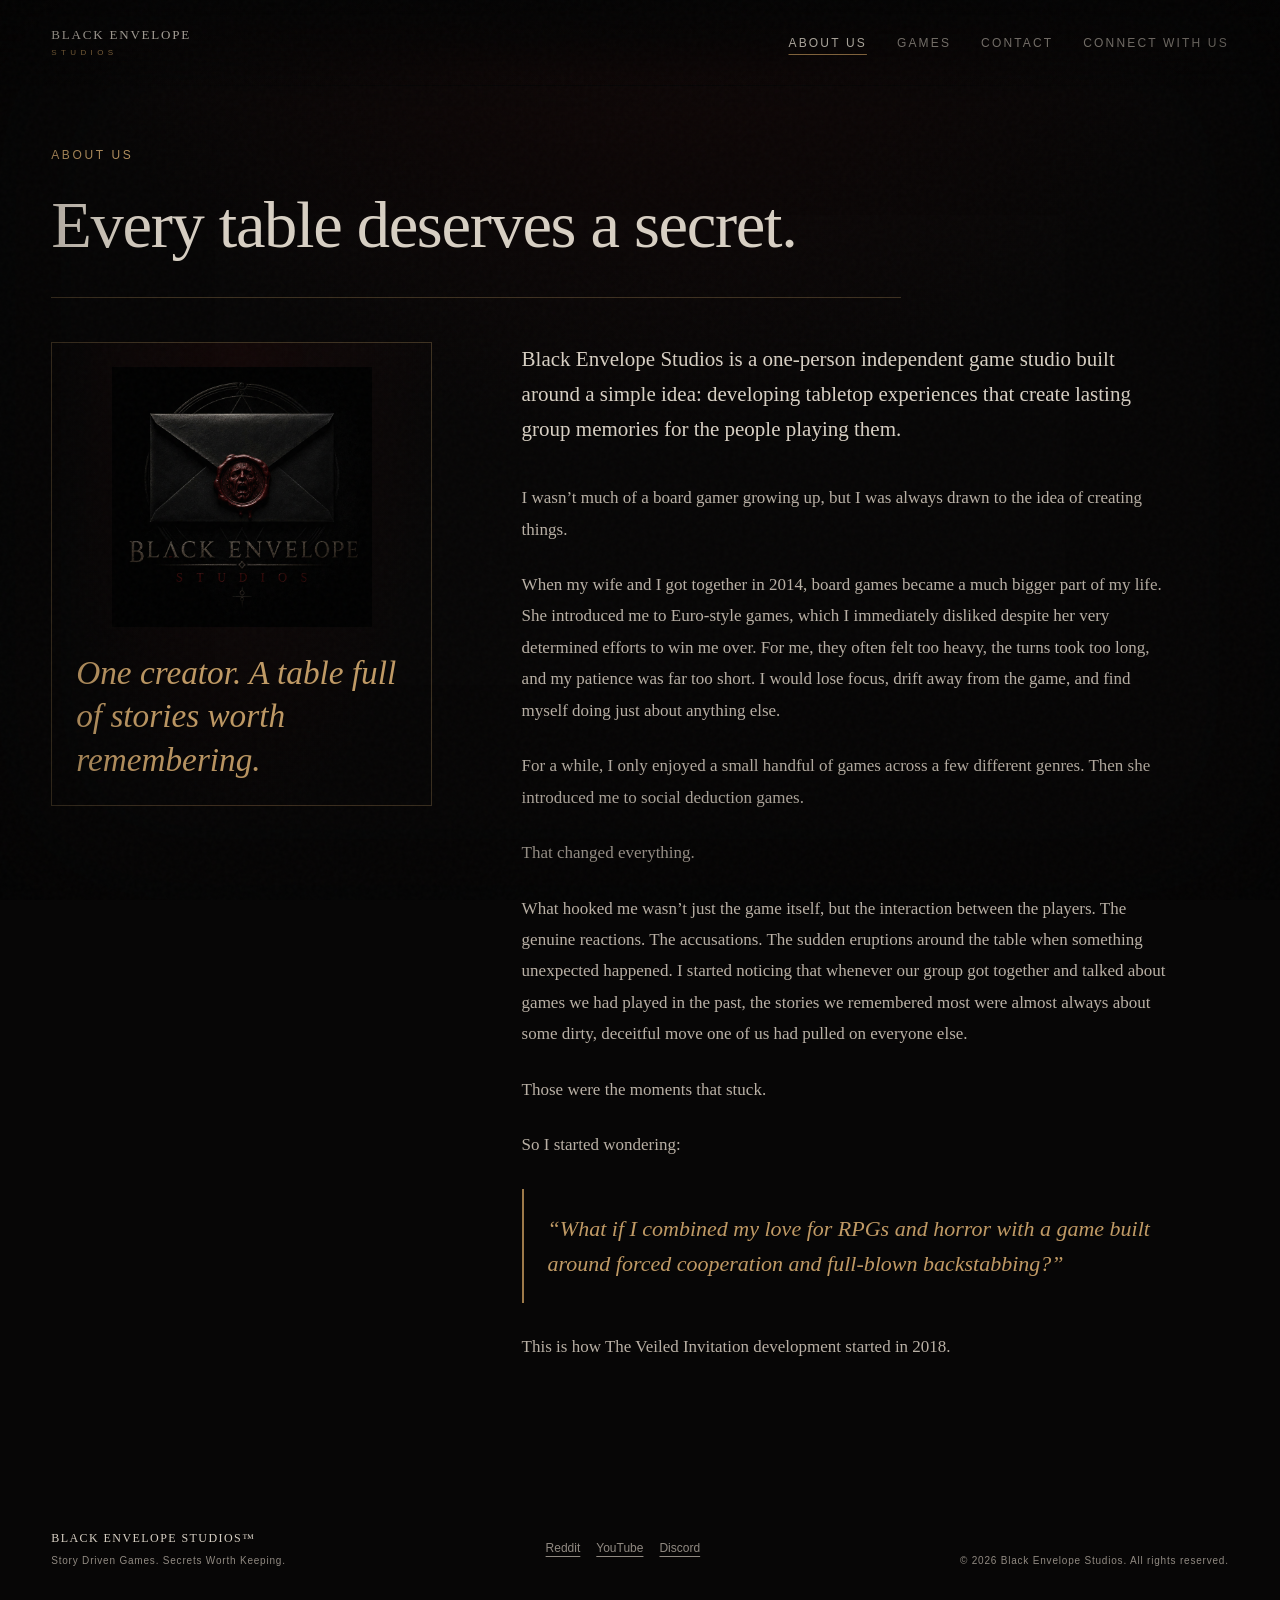
==== about.html @ 933c114b "Expand studio website into dedicated pages and refresh design" ====
<!doctype html>
<html lang="en">
<head>
  <meta charset="utf-8">
  <meta name="viewport" content="width=device-width, initial-scale=1">
  <meta name="theme-color" content="#080707">
  <meta name="description" content="Black Envelope Studios — story-driven tabletop games. Secrets worth keeping.">
  <title>About us | Black Envelope Studios</title>

  <link rel="icon" type="image/png" href="assets/black-envelope-studios-logo.png">
  <link rel="stylesheet" href="styles.css?v=25">
  <script defer src="script.js"></script>
</head>

<body class="page-about">
  <div class="grain" aria-hidden="true"></div>
  <div class="vignette" aria-hidden="true"></div>

  <header class="site-header">
    <a class="wordmark" href="index.html" aria-label="Black Envelope Studios home">
      <span>BLACK ENVELOPE</span>
      <small>STUDIOS</small>
    </a>

    <button class="nav-toggle" aria-label="Open navigation" aria-expanded="false" aria-controls="primary-nav">
      <span></span><span></span>
    </button>

    <nav id="primary-nav" class="site-nav" aria-label="Primary navigation">
      <a href="about.html" aria-current="page">About us</a>
      <a href="games.html">Games</a>
      <a href="contact.html">Contact</a>
      <a href="connect.html">Connect with us</a>
    </nav>
  </header>

  <main id="top" class="inner-page">
    <section class="section section-studio" id="studio">
      <div class="section-heading reveal">
        <h1 class="eyebrow page-title">About us</h1>
        <h2>Every table deserves a secret.</h2>
      </div>

      <div class="studio-grid">
        <aside class="studio-aside reveal"><img class="studio-portrait" src="assets/black-envelope-studios-logo.png" width="400" height="400" alt="" decoding="async"><p class="lead">
          One creator. A table full of stories worth remembering.
        </p></aside>
        <div class="body-copy studio-story reveal">
          <p>
            Black Envelope Studios is a one-person independent game studio built around a simple idea: developing tabletop experiences that create lasting group memories for the people playing them.
          </p>
          <p>
            I wasn’t much of a board gamer growing up, but I was always drawn to the idea of creating things.
          </p>
          <p>
            When my wife and I got together in 2014, board games became a much bigger part of my life. She introduced me to Euro-style games, which I immediately disliked despite her very determined efforts to win me over. For me, they often felt too heavy, the turns took too long, and my patience was far too short. I would lose focus, drift away from the game, and find myself doing just about anything else.
          </p>
          <p>
            For a while, I only enjoyed a small handful of games across a few different genres. Then she introduced me to social deduction games.
          </p>
          <p>
            That changed everything.
          </p>
          <p>
            What hooked me wasn’t just the game itself, but the interaction between the players. The genuine reactions. The accusations. The sudden eruptions around the table when something unexpected happened. I started noticing that whenever our group got together and talked about games we had played in the past, the stories we remembered most were almost always about some dirty, deceitful move one of us had pulled on everyone else.
          </p>
          <p>
            Those were the moments that stuck.
          </p>
          <p>
            So I started wondering:
          </p>
          <p class="studio-question">
            <em>“What if I combined my love for RPGs and horror with a game built around forced cooperation and full-blown backstabbing?”</em>
          </p>
          <p>
            This is how The Veiled Invitation development started in 2018.
          </p>
        </div>
      </div>
    </section>
  </main>
  <footer class="site-footer">
    <div>
      <strong>BLACK ENVELOPE STUDIOS™</strong>
      <span>Story Driven Games. Secrets Worth Keeping.</span>
    </div>
    <nav class="footer-socials" aria-label="Social links">
      <a href="https://www.reddit.com/r/BlackEnvelopeStudios/" target="_blank" rel="noopener noreferrer">Reddit</a>
      <a href="https://www.youtube.com/channel/UCxn5-eGUi9iW_v6ywsx2Kwg/" target="_blank" rel="noopener noreferrer">YouTube</a>
      <a href="https://discord.gg/mf25ccU2Kh" target="_blank" rel="noopener noreferrer">Discord</a>
    </nav>
    <p>© <span id="year"></span> Black Envelope Studios. All rights reserved.</p>
  </footer>
</body>
</html>
---- styles.css ----
/* Black Envelope Studios — static site v1 */

:root {
  --ink: #070606;
  --ink-soft: #0d0b0b;
  --paper: #d8d0c4;
  --paper-dim: #918a82;
  --line: rgba(165, 132, 86, 0.34);
  --gold: #9d7949;
  --gold-bright: #c09a65;
  --wax: #641312;
  --wax-bright: #8b211e;
  --max: 1240px;
  --pad: clamp(22px, 4vw, 64px);
}

* {
  box-sizing: border-box;
}

html {
  scroll-behavior: smooth;
}

body {
  margin: 0;
  background:
    radial-gradient(circle at 50% -10%, rgba(116, 26, 23, 0.12), transparent 38rem),
    var(--ink);
  color: var(--paper);
  font-family: Arial, Helvetica, sans-serif;
  min-height: 100vh;
  overflow-x: hidden;
}

::selection {
  background: var(--wax);
  color: #fff;
}

a {
  color: inherit;
}

.grain {
  position: fixed;
  inset: 0;
  pointer-events: none;
  opacity: 0.045;
  z-index: 100;
  background-image:
    url("data:image/svg+xml,%3Csvg viewBox='0 0 220 220' xmlns='http://www.w3.org/2000/svg'%3E%3Cfilter id='n'%3E%3CfeTurbulence type='fractalNoise' baseFrequency='.9' numOctaves='4' stitchTiles='stitch'/%3E%3C/filter%3E%3Crect width='100%25' height='100%25' filter='url(%23n)' opacity='.55'/%3E%3C/svg%3E");
}

.vignette {
  position: fixed;
  inset: 0;
  pointer-events: none;
  z-index: 99;
  box-shadow: inset 0 0 180px rgba(0, 0, 0, 0.68);
}

.site-header {
  width: 100%;
  min-height: 86px;
  padding: 18px var(--pad);
  display: flex;
  align-items: center;
  justify-content: space-between;
  position: fixed;
  top: 0;
  z-index: 50;
  background: linear-gradient(to bottom, rgba(7, 6, 6, .96), rgba(7, 6, 6, .66), transparent);
  transition: background .25s ease, border-color .25s ease;
  border-bottom: 1px solid transparent;
}

.site-header.scrolled {
  background: rgba(7, 6, 6, .92);
  backdrop-filter: blur(14px);
  border-color: rgba(157, 121, 73, .12);
}

.wordmark {
  display: inline-flex;
  flex-direction: column;
  text-decoration: none;
  font-family: Georgia, "Times New Roman", serif;
  letter-spacing: .14em;
  line-height: 1;
  font-size: 13px;
}

.wordmark small {
  color: var(--gold);
  letter-spacing: .55em;
  margin-top: 7px;
  font: 8px Arial, Helvetica, sans-serif;
}

.site-nav {
  display: flex;
  gap: 30px;
}

.site-nav a {
  text-decoration: none;
  color: var(--paper-dim);
  font-size: 12px;
  letter-spacing: .18em;
  text-transform: uppercase;
  transition: color .2s ease;
}

.site-nav a:hover {
  color: var(--paper);
}

.nav-toggle {
  display: none;
}

.hero {
  width: min(var(--max), calc(100% - (var(--pad) * 2)));
  margin: 0 auto;
  min-height: 100svh;
  padding: 132px 0 82px;
  display: grid;
  grid-template-columns: minmax(320px, .95fr) minmax(360px, 1.05fr);
  column-gap: clamp(42px, 7vw, 100px);
  row-gap: 30px;
  align-items: center;
  align-content: center;
  position: relative;
}

.hero-visual {
  position: relative;
  z-index: 2;
}

.hero-visual::before {
  content: "";
  position: absolute;
  inset: 10% 3%;
  z-index: -1;
  background: radial-gradient(circle, rgba(99, 18, 17, .2), transparent 63%);
  filter: blur(30px);
}

.hero-visual img {
  width: 100%;
  display: block;
  object-fit: contain;
  filter: contrast(1.04) brightness(.92);
  mix-blend-mode: screen;
}

.hero-copy {
  position: relative;
  z-index: 3;
}

.eyebrow {
  margin: 0 0 18px;
  color: var(--gold-bright);
  text-transform: uppercase;
  letter-spacing: .32em;
  font-size: 10px;
  line-height: 1.6;
}

.hero h1,
.section h2,
.game-card h3 {
  font-family: Georgia, "Times New Roman", serif;
  font-weight: 400;
}

.hero h1 {
  margin: 0;
  font-size: clamp(48px, 6vw, 92px);
  line-height: .96;
  letter-spacing: -.025em;
  max-width: 11ch;
}

.hero h1 span {
  display: block;
  color: var(--paper-dim);
  font-style: italic;
  margin-top: .15em;
}

.intro {
  color: var(--paper-dim);
  font-family: Georgia, "Times New Roman", serif;
  font-size: clamp(16px, 1.5vw, 20px);
  line-height: 1.75;
  max-width: 650px;
  margin: 30px 0 0;
}

.hero-actions {
  display: flex;
  flex-wrap: wrap;
  gap: 12px;
  margin-top: 36px;
}

.button {
  min-height: 50px;
  display: inline-flex;
  align-items: center;
  justify-content: center;
  padding: 0 22px;
  text-decoration: none;
  text-transform: uppercase;
  letter-spacing: .18em;
  font-size: 10px;
  border: 1px solid var(--line);
  transition: transform .2s ease, border-color .2s ease, background .2s ease;
}

.button:hover {
  transform: translateY(-2px);
  border-color: var(--gold);
}

.button-primary {
  background: var(--paper);
  color: #111;
  border-color: var(--paper);
}

.button-primary:hover {
  background: #eee7dc;
}

.button-ghost {
  color: var(--paper);
}

.hero-orbit {
  position: absolute;
  border: 1px solid rgba(157, 121, 73, .09);
  border-radius: 50%;
  pointer-events: none;
}

.orbit-one {
  width: 520px;
  height: 520px;
  left: -240px;
  top: 12%;
}

.orbit-two {
  width: 760px;
  height: 760px;
  right: -570px;
  bottom: -300px;
}

.scroll-cue {
  grid-column: 1 / -1;
  justify-self: center;
  display: inline-flex;
  flex-direction: column;
  align-items: center;
  text-decoration: none;
  color: var(--paper-dim);
  font-size: 8px;
  text-transform: uppercase;
  letter-spacing: .3em;
  gap: 10px;
  margin-top: 6px;
}

.scroll-cue i {
  width: 1px;
  height: 38px;
  display: block;
  background: linear-gradient(var(--gold), transparent);
}

.section {
  width: min(var(--max), calc(100% - (var(--pad) * 2)));
  margin: 0 auto;
  padding: clamp(90px, 12vw, 170px) 0;
  border-top: 1px solid rgba(157, 121, 73, .15);
  position: relative;
}

.section-number {
  position: absolute;
  top: 28px;
  right: 0;
  color: rgba(216, 208, 196, .12);
  font: 52px Georgia, "Times New Roman", serif;
}

.section-heading {
  max-width: 850px;
}

.section h2 {
  margin: 0;
  font-size: clamp(42px, 5vw, 76px);
  line-height: 1.04;
  letter-spacing: -.02em;
}

.studio-grid {
  display: grid;
  grid-template-columns: .8fr 1.2fr;
  gap: clamp(50px, 8vw, 120px);
  margin-top: 72px;
}

.lead {
  margin: 0;
  font: italic clamp(26px, 3vw, 42px)/1.3 Georgia, "Times New Roman", serif;
  color: var(--gold-bright);
}

.body-copy {
  max-width: 650px;
}

.body-copy p {
  color: var(--paper-dim);
  margin: 0 0 24px;
  font: 17px/1.85 Georgia, "Times New Roman", serif;
}

.game-card {
  margin-top: 68px;
  border: 1px solid rgba(157, 121, 73, .25);
  background:
    linear-gradient(120deg, rgba(117, 22, 20, .12), transparent 30%),
    #0b0909;
  min-height: 480px;
  padding: clamp(28px, 4vw, 56px);
  position: relative;
  overflow: hidden;
}

.game-card::after {
  content: "";
  width: 360px;
  height: 360px;
  border: 1px solid rgba(157, 121, 73, .12);
  border-radius: 50%;
  position: absolute;
  right: -120px;
  bottom: -160px;
  box-shadow:
    0 0 0 48px rgba(157, 121, 73, .035),
    0 0 0 100px rgba(157, 121, 73, .02);
}

.game-card-topline,
.game-card-footer {
  display: flex;
  align-items: center;
  justify-content: space-between;
  color: var(--paper-dim);
  text-transform: uppercase;
  letter-spacing: .22em;
  font-size: 9px;
  position: relative;
  z-index: 2;
}

.status {
  color: #bd8f87;
}

.game-card-content {
  min-height: 320px;
  padding: 54px 0;
  display: grid;
  grid-template-columns: 1fr .8fr;
  gap: 60px;
  align-items: end;
  position: relative;
  z-index: 2;
}

.game-kicker {
  text-transform: uppercase;
  letter-spacing: .26em;
  font-size: 9px;
  color: var(--gold-bright);
}

.game-card h3 {
  margin: 14px 0 0;
  font-size: clamp(52px, 7vw, 104px);
  line-height: .92;
  max-width: 8ch;
}

.game-card-veiled {
  background:
    linear-gradient(90deg, rgba(7, 6, 6, .88), rgba(7, 6, 6, .48)),
    url("assets/the-veiled-invitation-logo.png") center right / auto 100% no-repeat,
    #0b0909;
}

.game-card-veiled::after {
  display: none;
}

.section-games:has(.game-feature) {
  padding-top: 36px;
  padding-bottom: clamp(64px, 8vw, 110px);
}

.game-feature {
  margin-top: 0;
  background:
    linear-gradient(90deg, rgba(7, 6, 6, .96) 0%, rgba(7, 6, 6, .88) 48%, rgba(7, 6, 6, .5) 100%),
    url("assets/the-veiled-invitation-logo.png") right top / auto 640px no-repeat,
    #0b0909;
}

.game-feature-heading,
.game-feature-story {
  position: relative;
  z-index: 2;
  max-width: 650px;
}

.game-feature-heading {
  margin-top: 32px;
}

.game-feature h1 {
  margin: 0 0 30px;
  max-width: 12ch;
  font: clamp(48px, 6.5vw, 88px)/1 Georgia, "Times New Roman", serif;
  letter-spacing: -.025em;
  text-wrap: balance;
}

.game-feature-intro {
  margin: 0;
  color: var(--paper);
  font: 21px/1.65 Georgia, "Times New Roman", serif;
}

.game-feature-story {
  margin-top: 28px;
  color: #b9b0a5;
  font: 17px/1.85 Georgia, "Times New Roman", serif;
}

.game-feature-story p {
  margin: 0 0 22px;
}

.game-feature-footer {
  margin-top: 38px;
  padding-top: 28px;
  border-top: 1px solid var(--line);
  gap: 24px;
  flex-wrap: wrap;
}

.game-feature-origin {
  max-width: 390px;
  margin: 0;
  font: 14px/1.7 Georgia, "Times New Roman", serif;
  text-transform: none;
  letter-spacing: normal;
}

@media (max-width: 820px) {
  .game-feature {
    background:
      linear-gradient(rgba(7, 6, 6, .76), rgba(7, 6, 6, .95) 65%),
      url("assets/the-veiled-invitation-logo.png") center top / 100% auto no-repeat,
      #0b0909;
  }

  .game-feature-intro {
    font-size: 19px;
  }
}

.game-description {
  margin: 0;
  color: var(--paper-dim);
  font: 17px/1.8 Georgia, "Times New Roman", serif;
  max-width: 500px;
}

.seal-dot {
  width: 15px;
  height: 15px;
  border-radius: 50%;
  background: radial-gradient(circle at 35% 30%, var(--wax-bright), var(--wax) 60%, #2d0605);
  box-shadow: 0 0 22px rgba(100, 19, 18, .36);
}

.section-contact {
  border-bottom: 1px solid rgba(157, 121, 73, .15);
}

.contact-panel {
  text-align: center;
  padding: clamp(50px, 7vw, 100px) 0 10px;
}

.contact-panel h2 {
  margin-inline: auto;
  max-width: 13ch;
}

.contact-panel > p:not(.eyebrow) {
  color: var(--paper-dim);
  font: 17px/1.7 Georgia, "Times New Roman", serif;
}

.contact-email {
  display: inline-block;
  margin-top: 20px;
  color: var(--paper);
  font: clamp(18px, 2.5vw, 34px) Georgia, "Times New Roman", serif;
  text-underline-offset: 7px;
  text-decoration-color: rgba(157, 121, 73, .5);
}

.contact-meta {
  margin: 68px auto 0;
  max-width: 900px;
  display: grid;
  grid-template-columns: repeat(3, 1fr);
  border-top: 1px solid rgba(157, 121, 73, .16);
}

.contact-meta div {
  padding: 30px 18px;
  display: flex;
  flex-direction: column;
  gap: 10px;
  border-right: 1px solid rgba(157, 121, 73, .16);
}

.contact-meta div:last-child {
  border-right: 0;
}

.contact-meta span {
  text-transform: uppercase;
  letter-spacing: .22em;
  font-size: 8px;
  color: var(--gold);
}

.contact-meta a {
  color: var(--paper-dim);
  text-decoration: none;
  font-family: Georgia, "Times New Roman", serif;
}

.contact-meta a:hover {
  color: var(--paper);
}

.site-footer {
  width: min(var(--max), calc(100% - (var(--pad) * 2)));
  margin: 0 auto;
  padding: 42px 0 58px;
  display: flex;
  justify-content: space-between;
  gap: 30px;
  color: var(--paper-dim);
}

.site-footer div {
  display: flex;
  flex-direction: column;
  gap: 9px;
}

.site-footer strong {
  color: var(--paper);
  font: 12px Georgia, "Times New Roman", serif;
  letter-spacing: .12em;
}

.site-footer span,
.site-footer p {
  font-size: 10px;
  letter-spacing: .08em;
}

.site-footer p {
  margin: 0;
  align-self: end;
}

.reveal {
  opacity: 0;
  transform: translateY(22px);
  transition: opacity .9s cubic-bezier(.2,.7,.2,1), transform .9s cubic-bezier(.2,.7,.2,1);
}

.reveal.visible {
  opacity: 1;
  transform: translateY(0);
}

@media (prefers-reduced-motion: reduce) {
  html { scroll-behavior: auto; }
  .reveal {
    opacity: 1;
    transform: none;
    transition: none;
  }
}

@media (max-width: 820px) {
  .site-header {
    min-height: 76px;
  }

  .site-nav {
    position: fixed;
    inset: 76px 0 auto;
    padding: 28px var(--pad) 36px;
    flex-direction: column;
    background: rgba(7, 6, 6, .98);
    border-bottom: 1px solid var(--line);
    transform: translateY(-140%);
    transition: transform .3s ease;
  }

  .site-nav.open {
    transform: translateY(0);
  }

  .nav-toggle {
    width: 38px;
    height: 38px;
    border: 0;
    background: transparent;
    display: grid;
    align-content: center;
    gap: 7px;
    cursor: pointer;
  }

  .nav-toggle span {
    display: block;
    height: 1px;
    background: var(--paper);
  }

  .hero {
    grid-template-columns: 1fr;
    min-height: auto;
    padding-top: 120px;
    padding-bottom: 110px;
  }

  .hero-visual {
    width: min(520px, 100%);
    margin: 0 auto;
  }

  .hero-copy {
    text-align: center;
  }

  .hero h1 {
    margin-inline: auto;
  }

  .intro {
    margin-inline: auto;
  }

  .hero-actions {
    justify-content: center;
  }

  .scroll-cue {
    display: inline-flex;
    margin-top: 4px;
  }

  .studio-grid,
  .game-card-content {
    grid-template-columns: 1fr;
  }

  .studio-grid {
    gap: 36px;
  }

  .game-card-content {
    gap: 30px;
  }

  .contact-meta {
    grid-template-columns: 1fr;
  }

  .contact-meta div {
    border-right: 0;
    border-bottom: 1px solid rgba(157, 121, 73, .16);
  }

  .contact-meta div:last-child {
    border-bottom: 0;
  }

  .site-footer {
    flex-direction: column;
  }

  .site-footer p {
    align-self: auto;
  }
}

@media (max-width: 520px) {
  :root {
    --pad: 18px;
  }

  .hero h1 {
    font-size: 48px;
  }

  .section h2 {
    font-size: 42px;
  }

  .game-card h3 {
    font-size: 54px;
  }

  .button {
    width: 100%;
  }

  .contact-email {
    font-size: 17px;
    word-break: break-word;
  }
}

.game-card-footer-single {
  justify-content: flex-end;
}


.section-social {
  padding-top: clamp(80px, 10vw, 140px);
  padding-bottom: clamp(80px, 10vw, 140px);
}

.social-intro {
  max-width: 680px;
  margin: 26px 0 0;
  color: var(--paper-dim);
  font: 17px/1.8 Georgia, "Times New Roman", serif;
}

.social-grid {
  margin-top: 56px;
  display: grid;
  grid-template-columns: repeat(3, 1fr);
  gap: 18px;
}

.social-card {
  min-height: 230px;
  padding: 30px;
  border: 1px solid rgba(157, 121, 73, .24);
  background:
    radial-gradient(circle at 100% 0%, rgba(100, 19, 18, .14), transparent 40%),
    #0b0909;
  text-decoration: none;
  position: relative;
  overflow: hidden;
  display: flex;
  flex-direction: column;
  justify-content: flex-end;
  transition:
    transform .22s ease,
    border-color .22s ease,
    background .22s ease;
}

.social-card::before {
  content: "";
  position: absolute;
  inset: 0;
  background: linear-gradient(135deg, transparent 55%, rgba(157, 121, 73, .045));
  pointer-events: none;
}

.social-card:hover {
  transform: translateY(-4px);
  border-color: rgba(192, 154, 101, .62);
  background:
    radial-gradient(circle at 100% 0%, rgba(100, 19, 18, .22), transparent 42%),
    #0d0a0a;
}

.social-icon {
  flex-shrink: 0;
  width: 40px;
  height: 40px;
  margin-bottom: 24px;
  color: var(--gold-bright);
}

.social-name {
  color: var(--paper);
  font: 34px Georgia, "Times New Roman", serif;
  letter-spacing: -.02em;
}

.social-description {
  margin-top: 14px;
  max-width: 27ch;
  color: var(--paper-dim);
  font: 14px/1.65 Georgia, "Times New Roman", serif;
}

.social-arrow {
  position: absolute;
  top: 24px;
  right: 26px;
  color: var(--gold-bright);
  font-size: 20px;
  transition: transform .22s ease;
}

.social-card:hover .social-arrow {
  transform: translate(3px, -3px);
}

@media (max-width: 820px) {
  .social-grid {
    grid-template-columns: 1fr;
  }

  .social-card {
    min-height: 180px;
  }
}

.studio-live-status {
  margin-top: 20px;
  padding: 18px 0;
  border-block: 1px solid var(--line);
  display: flex;
  align-items: center;
  flex-wrap: wrap;
  gap: 10px 24px;
}
.studio-live-status-label {
  color: var(--gold-bright);
  font-size: 10px;
  font-weight: 600;
  letter-spacing: 0;
}
.studio-live-status-message {
  margin: 0;
  color: var(--paper);
  font: 16px/1.6 Georgia, "Times New Roman", serif;
}

.studio-live-status-mark {
  flex: 0 0 14px;
  width: 14px;
  height: 14px;
  border: 1px solid var(--gold-bright);
  border-radius: 50%;
  background: var(--wax);
  box-shadow: inset 0 0 0 3px var(--ink);
}
.studio-live-status[data-studio-status="playtesting"] .studio-live-status-mark,
.studio-live-status[data-studio-status="developing"] .studio-live-status-mark {
  background: #528660;
}

.home-status {
  width: min(var(--max), calc(100% - (var(--pad) * 2)));
  margin: 110px auto 0;
}

.home-status .studio-live-status {
  width: fit-content;
  max-width: 100%;
  margin-top: 0;
}

.home-page .hero {
  min-height: calc(100svh - 180px);
  padding-top: 40px;
}

/* Dedicated content pages */
.inner-page {
  min-height: calc(100svh - 150px);
  padding-top: 110px;
}
.inner-page > .section {
  border-top: 0;
  padding-top: clamp(40px, 6vw, 80px);
}
.page-title {
  margin: 0 0 24px;
  color: var(--gold-bright);
  font: 12px/1.5 Arial, Helvetica, sans-serif;
  letter-spacing: .22em;
  text-transform: uppercase;
}
.site-nav a[aria-current="page"] {
  color: var(--paper);
  text-decoration: underline;
  text-decoration-color: var(--gold);
  text-underline-offset: 7px;
}
.footer-socials {
  display: flex;
  flex-wrap: wrap;
  align-items: center;
  gap: 16px;
  font-size: 12px;
}
.footer-socials a {
  text-underline-offset: 4px;
}
a:focus-visible,
button:focus-visible {
  outline: 2px solid var(--gold-bright);
  outline-offset: 5px;
}

/* Home, studio story, correspondence, and community */
.page-index .hero {
  grid-template-columns: minmax(0, 1fr) minmax(0, 1.1fr);
  gap: clamp(36px, 6vw, 88px);
  padding-bottom: 64px;
}
.page-index .hero-visual {
  max-width: 510px;
}
.page-index .hero h1 {
  font-size: clamp(44px, 5.6vw, 82px);
  line-height: 1.04;
}
.page-index .intro {
  max-width: 42ch;
  padding-top: 24px;
  border-top: 1px solid var(--line);
  color: #b9b0a5;
}
.page-index .home-status .studio-live-status {
  padding: 14px 20px;
  border: 1px solid var(--line);
  background: rgba(13, 11, 11, .8);
}
.page-about .section,
.page-contact .section,
.page-connect .section {
  padding-top: 36px;
  padding-bottom: clamp(64px, 8vw, 110px);
}
.page-about .section-heading,
.page-connect .section-heading {
  padding-bottom: 36px;
  border-bottom: 1px solid var(--line);
}
.page-about .section h2,
.page-contact .section h2,
.page-connect .section h2 {
  font-size: clamp(40px, 5.2vw, 68px);
  line-height: 1.1;
  text-wrap: balance;
}
.page-about .studio-grid {
  margin-top: 44px;
  grid-template-columns: minmax(0, .7fr) minmax(0, 1.3fr);
  gap: clamp(36px, 7vw, 100px);
  align-items: start;
}
.studio-aside {
  padding: 24px;
  border: 1px solid var(--line);
  background: radial-gradient(ellipse at top, rgba(100, 19, 18, .12), transparent 75%);
}
.studio-portrait {
  display: block;
  width: min(100%, 260px);
  height: auto;
  margin: 0 auto 24px;
}
.studio-aside .lead {
  font-size: clamp(24px, 2.6vw, 34px);
}
.studio-story p {
  color: #b9b0a5;
}
.studio-story p:first-child {
  color: var(--paper);
  font-size: 21px;
  line-height: 1.65;
  margin-bottom: 36px;
}
.studio-story .studio-question {
  padding: 22px 0 22px 24px;
  margin-block: 28px;
  border-left: 2px solid var(--gold);
  color: var(--gold-bright);
  font-size: 22px;
  line-height: 1.6;
}
.page-contact .contact-panel {
  padding: clamp(28px, 4vw, 52px);
  text-align: left;
  border: 1px solid var(--line);
  background: radial-gradient(ellipse at top right, rgba(100, 19, 18, .15), transparent 65%), #0b0909;
}
.page-contact .contact-panel h2 {
  max-width: 18ch;
  margin-inline: 0;
}
.page-contact .contact-panel > p:not(.eyebrow) {
  max-width: 52ch;
  margin-top: 28px;
  color: #b9b0a5;
}
.page-contact .contact-email {
  font-size: clamp(17px, 2.6vw, 32px);
  overflow-wrap: anywhere;
  max-width: 100%;
  line-height: 1.7;
}
.contact-options {
  display: grid;
  grid-template-columns: repeat(2, minmax(0, 1fr));
  gap: 36px;
  margin-top: 48px;
  padding-top: 32px;
  border-top: 1px solid var(--line);
}
.contact-option h3 {
  font: 28px/1.2 Georgia, "Times New Roman", serif;
  margin: 14px 0;
}
.contact-option p {
  color: #b9b0a5;
  font: 16px/1.7 Georgia, "Times New Roman", serif;
}
.contact-option a {
  font: 16px/1.7 Georgia, "Times New Roman", serif;
  color: var(--gold-bright);
  overflow-wrap: anywhere;
  text-underline-offset: 5px;
}
.page-connect .social-intro {
  max-width: 52ch;
  margin-top: 28px;
  color: #b9b0a5;
  font-size: 20px;
}
.page-connect .social-grid {
  margin-top: 36px;
  gap: 22px;
}
.page-connect .social-card {
  min-height: 310px;
  padding: clamp(24px, 3vw, 36px);
}
.page-connect .social-icon {
  width: 44px;
  height: 44px;
  margin-bottom: auto;
}
.page-connect .social-name {
  margin-top: 40px;
}
.page-connect .social-description {
  color: #b9b0a5;
  font-size: 16px;
  max-width: 26ch;
}
@media (max-width: 820px) {
  .page-index .hero,
  .page-about .studio-grid,
  .contact-options {
    grid-template-columns: minmax(0, 1fr);
  }
  .page-index .hero-visual {
    width: min(380px, 85%);
  }
  .page-index .hero h1 {
    max-width: 16ch;
  }
  .page-about .studio-aside {
    display: grid;
    grid-template-columns: minmax(0, 110px) minmax(0, 1fr);
    gap: 24px;
    align-items: center;
  }
  .studio-portrait {
    margin: 0;
  }
  .page-connect .social-card {
    min-height: 250px;
  }
  .contact-options {
    gap: 32px;
  }
}
@media (max-width: 420px) {
  .page-about .studio-aside {
    grid-template-columns: minmax(0, 1fr);
  }
  .studio-portrait {
    width: 150px;
    margin-inline: auto;
  }
}
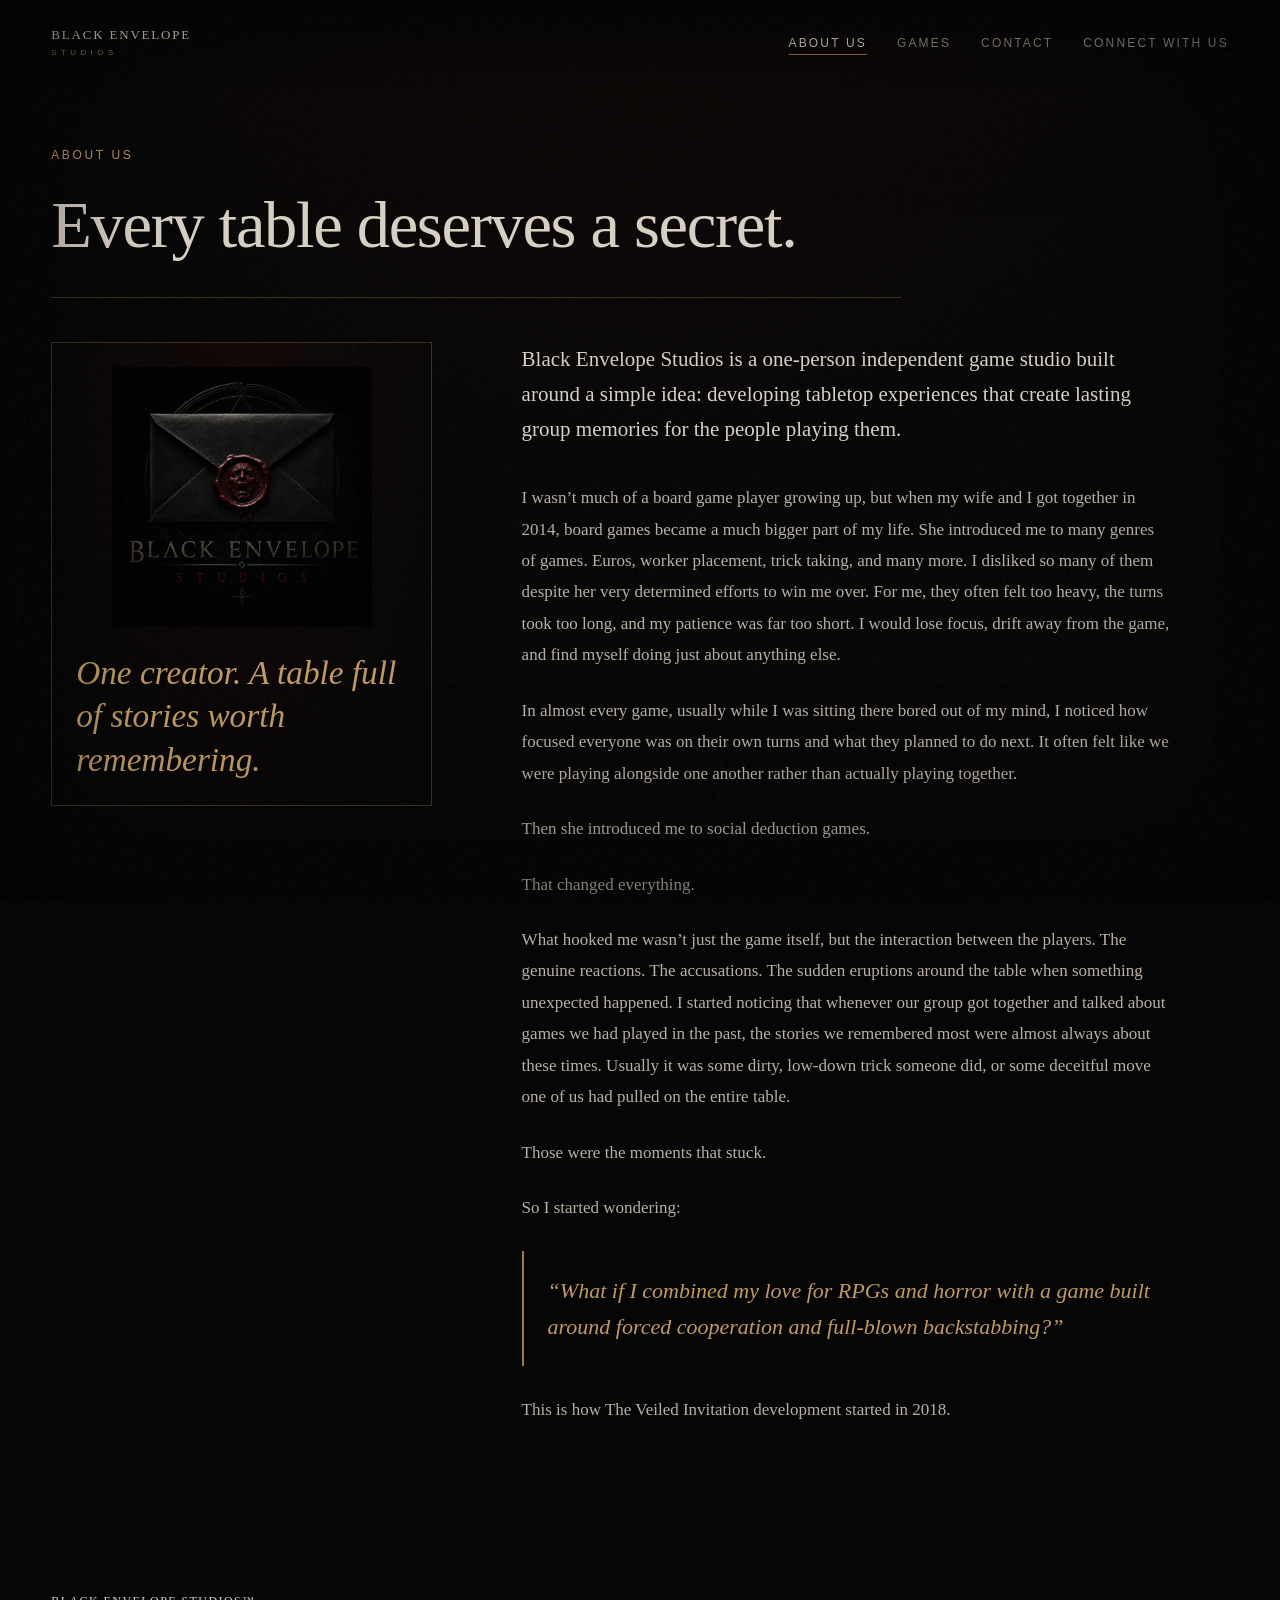
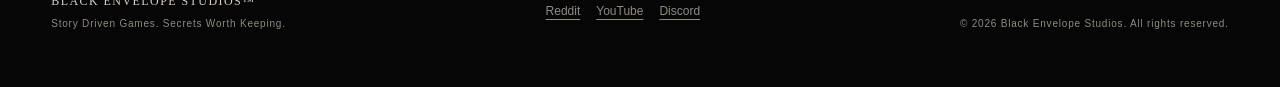
==== commit fdae9d41: "Refine studio origin story on About us page" ====
--- a/about.html
+++ b/about.html
@@ -10,6 +10,7 @@
   <link rel="icon" type="image/png" href="assets/black-envelope-studios-logo.png">
   <link rel="stylesheet" href="styles.css?v=25">
   <script defer src="script.js"></script>
+  <script defer src="visitor-tracking.js"></script>
 </head>
 
 <body class="page-about">
@@ -50,19 +51,19 @@
             Black Envelope Studios is a one-person independent game studio built around a simple idea: developing tabletop experiences that create lasting group memories for the people playing them.
           </p>
           <p>
-            I wasn’t much of a board gamer growing up, but I was always drawn to the idea of creating things.
+            I wasn’t much of a board game player growing up, but when my wife and I got together in 2014, board games became a much bigger part of my life. She introduced me to many genres of games. Euros, worker placement, trick taking, and many more. I disliked so many of them despite her very determined efforts to win me over. For me, they often felt too heavy, the turns took too long, and my patience was far too short. I would lose focus, drift away from the game, and find myself doing just about anything else.
           </p>
           <p>
-            When my wife and I got together in 2014, board games became a much bigger part of my life. She introduced me to Euro-style games, which I immediately disliked despite her very determined efforts to win me over. For me, they often felt too heavy, the turns took too long, and my patience was far too short. I would lose focus, drift away from the game, and find myself doing just about anything else.
+            In almost every game, usually while I was sitting there bored out of my mind, I noticed how focused everyone was on their own turns and what they planned to do next. It often felt like we were playing alongside one another rather than actually playing together.
           </p>
           <p>
-            For a while, I only enjoyed a small handful of games across a few different genres. Then she introduced me to social deduction games.
+            Then she introduced me to social deduction games.
           </p>
           <p>
             That changed everything.
           </p>
           <p>
-            What hooked me wasn’t just the game itself, but the interaction between the players. The genuine reactions. The accusations. The sudden eruptions around the table when something unexpected happened. I started noticing that whenever our group got together and talked about games we had played in the past, the stories we remembered most were almost always about some dirty, deceitful move one of us had pulled on everyone else.
+            What hooked me wasn’t just the game itself, but the interaction between the players. The genuine reactions. The accusations. The sudden eruptions around the table when something unexpected happened. I started noticing that whenever our group got together and talked about games we had played in the past, the stories we remembered most were almost always about these times. Usually it was some dirty, low-down trick someone did, or some deceitful move one of us had pulled on the entire table.
           </p>
           <p>
             Those were the moments that stuck.
